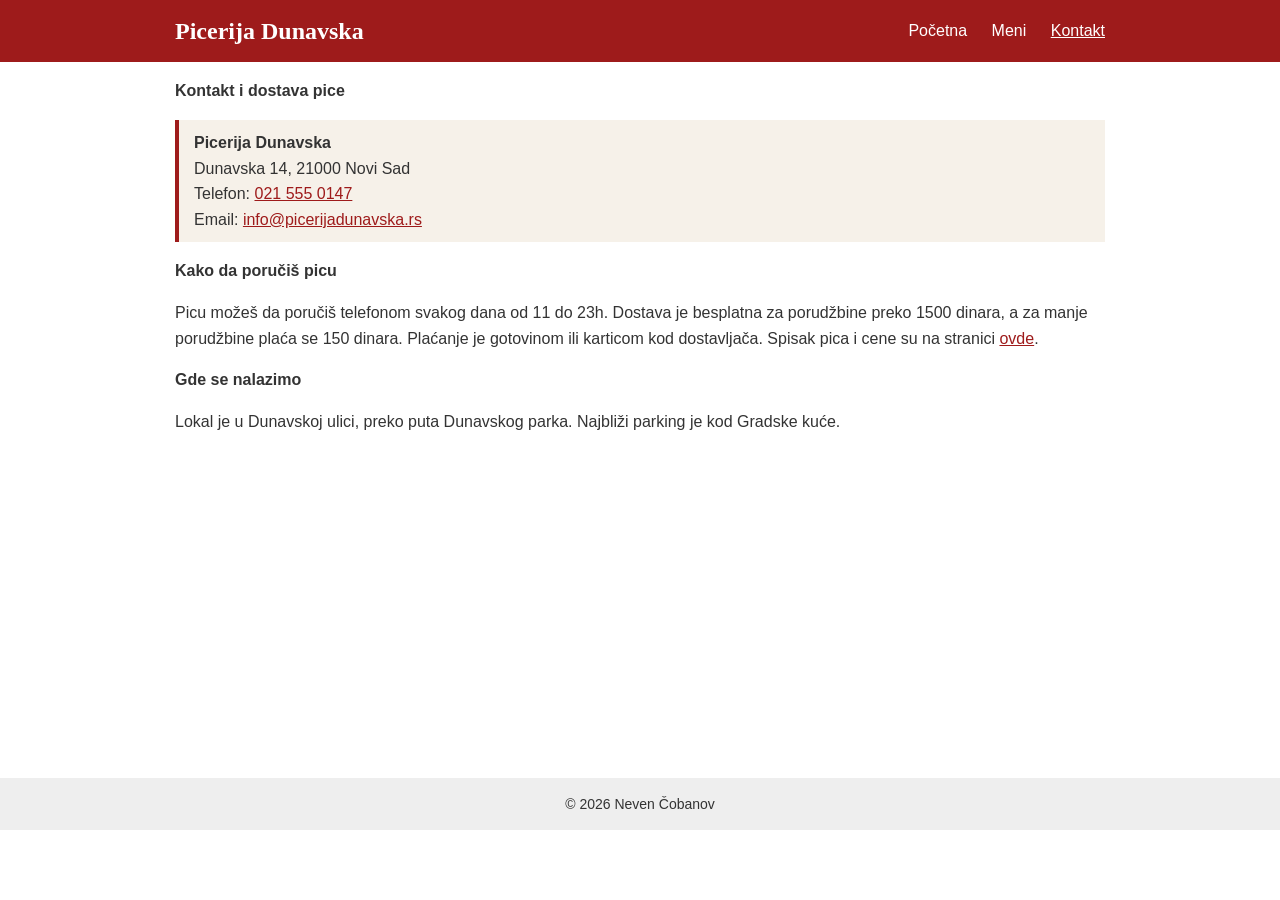
==== kontakt.html @ f1d3a4bd "Prva verzija sajta picerije" ====
<!DOCTYPE html>
<html lang="sr">
<head>
  <meta charset="UTF-8">
  <title>Picerija</title>
  <meta name="author" content="Neven Čobanov">
  <link rel="stylesheet" href="style.css">
</head>
<body>

<header>
  <div class="wrap">
    <a href="index.html" class="logo">Picerija Dunavska</a>
    <nav>
      <a href="index.html">Početna</a>
      <a href="meni.html">Meni</a>
      <a href="kontakt.html" class="aktivna">Kontakt</a>
    </nav>
  </div>
</header>

<main class="wrap">
  <p class="naslov"><b>Kontakt i dostava pice</b></p>

  <p class="info">
    <strong>Picerija Dunavska</strong><br>
    Dunavska 14, 21000 Novi Sad<br>
    Telefon: <a href="tel:+381215550147">021 555 0147</a><br>
    Email: <a href="mailto:info@picerijadunavska.rs">info@picerijadunavska.rs</a>
  </p>

  <p><b>Kako da poručiš picu</b></p>
  <p>Picu možeš da poručiš telefonom svakog dana od 11 do 23h. Dostava je besplatna za porudžbine preko 1500 dinara, a za manje porudžbine plaća se 150 dinara. Plaćanje je gotovinom ili karticom kod dostavljača. Spisak pica i cene su na stranici <a href="meni.html">ovde</a>.</p>

  <p><b>Gde se nalazimo</b></p>
  <p>Lokal je u Dunavskoj ulici, preko puta Dunavskog parka. Najbliži parking je kod Gradske kuće.</p>

  <iframe class="mapa" title="Mapa - Dunavska ulica, Novi Sad" src="https://maps.google.com/maps?q=Dunavska%2014%20Novi%20Sad&amp;z=16&amp;output=embed" loading="lazy"></iframe>
</main>

<footer>
  <p>&copy; 2026 Neven Čobanov</p>
</footer>

</body>
</html>
---- style.css ----
/* Picerija Dunavska - stil */

* {
  box-sizing: border-box;
}

body {
  margin: 0;
  font-family: Arial, Helvetica, sans-serif;
  font-size: 16px;
  line-height: 1.6;
  color: #333;
  background: #fff;
}

h1, h2 {
  font-family: Georgia, "Times New Roman", serif;
  color: #9e1b1b;
  line-height: 1.3;
}

h1 {
  font-size: 30px;
  margin-top: 10px;
}

h2 {
  font-size: 22px;
  margin-top: 30px;
}

a {
  color: #9e1b1b;
}

.wrap {
  max-width: 960px;
  margin: 0 auto;
  padding: 0 15px;
}

/* zaglavlje i meni */
header {
  background: #9e1b1b;
  color: #fff;
}

header .wrap {
  display: flex;
  justify-content: space-between;
  align-items: center;
  padding-top: 12px;
  padding-bottom: 12px;
}

.logo {
  font-family: Georgia, serif;
  font-size: 24px;
  font-weight: bold;
  color: #fff;
  text-decoration: none;
}

nav a {
  color: #fff;
  text-decoration: none;
  margin-left: 20px;
}

nav a:hover,
nav a.aktivna {
  text-decoration: underline;
}

main {
  padding-bottom: 30px;
}

img {
  max-width: 100%;
  height: auto;
  display: block;
}

.slika {
  margin: 15px 0;
  border: 1px solid #ddd;
}

.info {
  background: #f6f1e9;
  border-left: 4px solid #9e1b1b;
  padding: 10px 15px;
}

/* tabela sa cenama */
table {
  width: 100%;
  border-collapse: collapse;
  margin-bottom: 20px;
}

th, td {
  text-align: left;
  padding: 8px;
  border-bottom: 1px solid #ddd;
}

th {
  background: #f6f1e9;
}

td.cena {
  white-space: nowrap;
}

.mapa {
  width: 100%;
  height: 320px;
  border: 0;
}

footer {
  background: #eee;
  text-align: center;
  padding: 15px;
  font-size: 14px;
}

footer p {
  margin: 0;
}
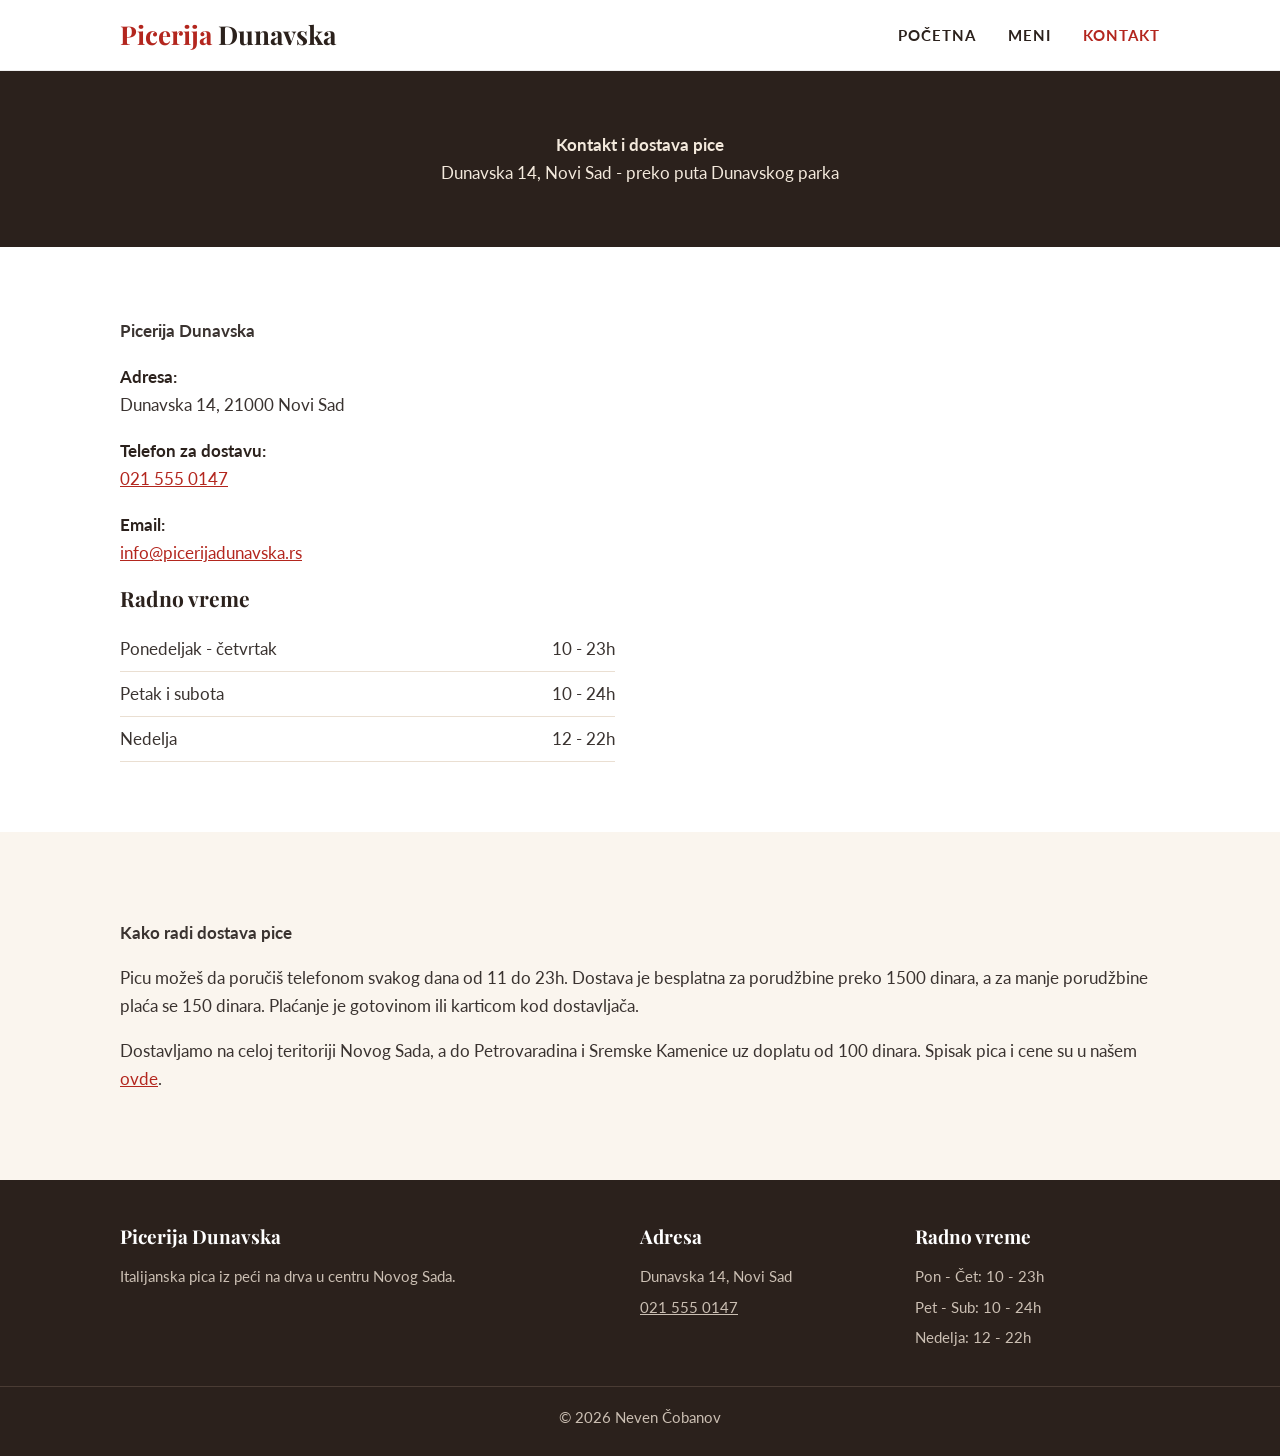
==== commit f63f2303: "Novi izgled sajta" ====
--- a/kontakt.html
+++ b/kontakt.html
@@ -4,13 +4,16 @@
   <meta charset="UTF-8">
   <title>Picerija</title>
   <meta name="author" content="Neven Čobanov">
+  <link rel="preconnect" href="https://fonts.googleapis.com">
+  <link rel="preconnect" href="https://fonts.gstatic.com" crossorigin>
+  <link href="https://fonts.googleapis.com/css2?family=Lato:wght@400;700&amp;family=Playfair+Display:wght@700&amp;display=swap" rel="stylesheet">
   <link rel="stylesheet" href="style.css">
 </head>
 <body>
 
 <header>
   <div class="wrap">
-    <a href="index.html" class="logo">Picerija Dunavska</a>
+    <a href="index.html" class="logo">Picerija <span>Dunavska</span></a>
     <nav>
       <a href="index.html">Početna</a>
       <a href="meni.html">Meni</a>
@@ -19,27 +22,57 @@
   </div>
 </header>
 
-<main class="wrap">
+<div class="zaglavlje-strane">
   <p class="naslov"><b>Kontakt i dostava pice</b></p>
+  <p>Dunavska 14, Novi Sad - preko puta Dunavskog parka</p>
+</div>
 
-  <p class="info">
-    <strong>Picerija Dunavska</strong><br>
-    Dunavska 14, 21000 Novi Sad<br>
-    Telefon: <a href="tel:+381215550147">021 555 0147</a><br>
-    Email: <a href="mailto:info@picerijadunavska.rs">info@picerijadunavska.rs</a>
-  </p>
+<section>
+  <div class="wrap dve-kolone">
+    <div class="info">
+      <p><b>Picerija Dunavska</b></p>
+      <p><strong>Adresa:</strong><br>Dunavska 14, 21000 Novi Sad</p>
+      <p><strong>Telefon za dostavu:</strong><br><a href="tel:+381215550147">021 555 0147</a></p>
+      <p><strong>Email:</strong><br><a href="mailto:info@picerijadunavska.rs">info@picerijadunavska.rs</a></p>
 
-  <p><b>Kako da poručiš picu</b></p>
-  <p>Picu možeš da poručiš telefonom svakog dana od 11 do 23h. Dostava je besplatna za porudžbine preko 1500 dinara, a za manje porudžbine plaća se 150 dinara. Plaćanje je gotovinom ili karticom kod dostavljača. Spisak pica i cene su na stranici <a href="meni.html">ovde</a>.</p>
+      <h3>Radno vreme</h3>
+      <ul class="radno-vreme">
+        <li><span>Ponedeljak - četvrtak</span> <span>10 - 23h</span></li>
+        <li><span>Petak i subota</span> <span>10 - 24h</span></li>
+        <li><span>Nedelja</span> <span>12 - 22h</span></li>
+      </ul>
+    </div>
+    <iframe class="mapa" title="Mapa - Dunavska ulica, Novi Sad" src="https://maps.google.com/maps?q=Dunavska%2014%20Novi%20Sad&amp;z=16&amp;output=embed" loading="lazy"></iframe>
+  </div>
+</section>
 
-  <p><b>Gde se nalazimo</b></p>
-  <p>Lokal je u Dunavskoj ulici, preko puta Dunavskog parka. Najbliži parking je kod Gradske kuće.</p>
-
-  <iframe class="mapa" title="Mapa - Dunavska ulica, Novi Sad" src="https://maps.google.com/maps?q=Dunavska%2014%20Novi%20Sad&amp;z=16&amp;output=embed" loading="lazy"></iframe>
-</main>
+<section class="krem">
+  <div class="wrap">
+    <p><b>Kako radi dostava pice</b></p>
+    <p>Picu možeš da poručiš telefonom svakog dana od 11 do 23h. Dostava je besplatna za porudžbine preko 1500 dinara, a za manje porudžbine plaća se 150 dinara. Plaćanje je gotovinom ili karticom kod dostavljača.</p>
+    <p>Dostavljamo na celoj teritoriji Novog Sada, a do Petrovaradina i Sremske Kamenice uz doplatu od 100 dinara. Spisak pica i cene su u našem <a href="meni.html">ovde</a>.</p>
+  </div>
+</section>
 
 <footer>
-  <p>&copy; 2026 Neven Čobanov</p>
+  <div class="wrap">
+    <div>
+      <h3>Picerija Dunavska</h3>
+      <p>Italijanska pica iz peći na drva u centru Novog Sada.</p>
+    </div>
+    <div>
+      <h3>Adresa</h3>
+      <p>Dunavska 14, Novi Sad</p>
+      <p><a href="tel:+381215550147">021 555 0147</a></p>
+    </div>
+    <div>
+      <h3>Radno vreme</h3>
+      <p>Pon - Čet: 10 - 23h</p>
+      <p>Pet - Sub: 10 - 24h</p>
+      <p>Nedelja: 12 - 22h</p>
+    </div>
+  </div>
+  <p class="copy">&copy; 2026 Neven Čobanov</p>
 </footer>
 
 </body>
--- a/style.css
+++ b/style.css
@@ -1,4 +1,4 @@
-/* Picerija Dunavska - stil */
+/* Picerija Dunavska - glavni stil */
 
 * {
   box-sizing: border-box;
@@ -6,128 +6,323 @@
 
 body {
   margin: 0;
-  font-family: Arial, Helvetica, sans-serif;
-  font-size: 16px;
-  line-height: 1.6;
-  color: #333;
+  font-family: "Lato", Arial, sans-serif;
+  font-size: 17px;
+  line-height: 1.65;
+  color: #3a3330;
   background: #fff;
 }
 
-h1, h2 {
-  font-family: Georgia, "Times New Roman", serif;
-  color: #9e1b1b;
-  line-height: 1.3;
-}
-
-h1 {
-  font-size: 30px;
-  margin-top: 10px;
+h1, h2, h3 {
+  font-family: "Playfair Display", Georgia, serif;
+  color: #2b211c;
+  line-height: 1.25;
+  margin: 0 0 15px;
 }
 
 h2 {
-  font-size: 22px;
-  margin-top: 30px;
+  font-size: 32px;
+}
+
+h3 {
+  font-size: 21px;
 }
 
 a {
-  color: #9e1b1b;
+  color: #b3261e;
+}
+
+img {
+  max-width: 100%;
+  height: auto;
+  display: block;
 }
 
 .wrap {
-  max-width: 960px;
+  max-width: 1080px;
   margin: 0 auto;
-  padding: 0 15px;
-}
-
-/* zaglavlje i meni */
+  padding: 0 20px;
+}
+
+/* ---------- header ---------- */
 header {
-  background: #9e1b1b;
-  color: #fff;
+  background: #fff;
+  border-bottom: 1px solid #eee;
+  position: sticky;
+  top: 0;
+  z-index: 10;
 }
 
 header .wrap {
   display: flex;
   justify-content: space-between;
   align-items: center;
-  padding-top: 12px;
-  padding-bottom: 12px;
+  height: 70px;
 }
 
 .logo {
-  font-family: Georgia, serif;
-  font-size: 24px;
-  font-weight: bold;
-  color: #fff;
+  font-family: "Playfair Display", Georgia, serif;
+  font-size: 26px;
+  font-weight: 700;
+  color: #b3261e;
   text-decoration: none;
 }
 
+.logo span {
+  color: #2b211c;
+}
+
 nav a {
-  color: #fff;
+  color: #2b211c;
   text-decoration: none;
-  margin-left: 20px;
+  margin-left: 28px;
+  font-weight: 700;
+  font-size: 15px;
+  text-transform: uppercase;
+  letter-spacing: 1px;
 }
 
 nav a:hover,
 nav a.aktivna {
-  text-decoration: underline;
-}
-
-main {
-  padding-bottom: 30px;
-}
-
-img {
-  max-width: 100%;
-  height: auto;
-  display: block;
-}
-
-.slika {
-  margin: 15px 0;
-  border: 1px solid #ddd;
-}
-
-.info {
-  background: #f6f1e9;
-  border-left: 4px solid #9e1b1b;
-  padding: 10px 15px;
-}
-
-/* tabela sa cenama */
-table {
+  color: #b3261e;
+}
+
+/* ---------- hero (pocetna) ---------- */
+.hero {
+  background: #2b211c url("slike/picerija-novi-sad.jpg") center / cover no-repeat;
+  position: relative;
+  color: #fff;
+  padding: 140px 0 130px;
+}
+
+.hero::before {
+  content: "";
+  position: absolute;
+  inset: 0;
+  background: rgba(20, 12, 8, 0.6);
+}
+
+.hero .wrap {
+  position: relative;
+}
+
+.hero h1 {
+  color: #fff;
+  font-size: 50px;
+  max-width: 650px;
+}
+
+.hero p {
+  font-size: 20px;
+  max-width: 560px;
+  margin: 0 0 30px;
+}
+
+.dugme {
+  display: inline-block;
+  background: #b3261e;
+  color: #fff;
+  text-decoration: none;
+  padding: 13px 30px;
+  border-radius: 3px;
+  font-weight: 700;
+}
+
+.dugme:hover {
+  background: #8f1d17;
+}
+
+.dugme.svetlo {
+  background: transparent;
+  border: 2px solid #fff;
+  margin-left: 10px;
+  padding: 11px 28px;
+}
+
+/* naslov na unutrasnjim stranicama */
+.zaglavlje-strane {
+  background: #2b211c;
+  color: #f3e9dc;
+  text-align: center;
+  padding: 60px 20px;
+}
+
+.zaglavlje-strane h1 {
+  color: #fff;
+  font-size: 42px;
+  margin-bottom: 5px;
+}
+
+.zaglavlje-strane p {
+  margin: 0;
+}
+
+/* ---------- sekcije ---------- */
+section {
+  padding: 70px 0;
+}
+
+.krem {
+  background: #faf5ee;
+}
+
+.centar {
+  text-align: center;
+}
+
+.podnaslov {
+  color: #b3261e;
+  font-weight: 700;
+  text-transform: uppercase;
+  letter-spacing: 2px;
+  font-size: 14px;
+  margin-bottom: 5px;
+}
+
+.dve-kolone {
+  display: grid;
+  grid-template-columns: 1fr 1fr;
+  gap: 50px;
+  align-items: center;
+}
+
+.dve-kolone.gore {
+  align-items: start;
+}
+
+.dve-kolone img {
+  border-radius: 4px;
   width: 100%;
-  border-collapse: collapse;
-  margin-bottom: 20px;
-}
-
-th, td {
+  max-height: 480px;
+  object-fit: cover;
+}
+
+.dve-kolone img.uska {
+  max-width: 380px;
+  justify-self: center;
+}
+
+.tri-kolone {
+  display: grid;
+  grid-template-columns: repeat(3, 1fr);
+  gap: 30px;
+  margin-top: 35px;
   text-align: left;
-  padding: 8px;
-  border-bottom: 1px solid #ddd;
-}
-
-th {
-  background: #f6f1e9;
-}
-
-td.cena {
+}
+
+.kartica {
+  background: #fff;
+  border-top: 4px solid #b3261e;
+  border-radius: 4px;
+  overflow: hidden;
+  box-shadow: 0 2px 8px rgba(0, 0, 0, 0.08);
+}
+
+.kartica img {
+  height: 210px;
+  width: 100%;
+  object-fit: cover;
+}
+
+.kartica div {
+  padding: 20px;
+}
+
+.kartica p {
+  margin: 0;
+}
+
+/* ---------- meni ---------- */
+.stavka {
+  display: flex;
+  justify-content: space-between;
+  border-bottom: 1px dashed #d8cbbb;
+  padding: 14px 0;
+}
+
+.stavka h3 {
+  margin: 0;
+  font-size: 20px;
+}
+
+.stavka p {
+  margin: 0;
+  font-size: 15px;
+  color: #7a6e66;
+}
+
+.cena {
+  font-weight: 700;
+  color: #b3261e;
   white-space: nowrap;
+  padding-left: 20px;
+}
+
+.napomena {
+  font-size: 15px;
+  color: #7a6e66;
+}
+
+/* ---------- kontakt ---------- */
+.info p {
+  margin: 0 0 18px;
+}
+
+.info strong {
+  color: #2b211c;
 }
 
 .mapa {
   width: 100%;
-  height: 320px;
+  height: 380px;
   border: 0;
-}
-
+  border-radius: 4px;
+}
+
+.radno-vreme {
+  list-style: none;
+  padding: 0;
+  margin: 0;
+}
+
+.radno-vreme li {
+  display: flex;
+  justify-content: space-between;
+  border-bottom: 1px solid #eadfd2;
+  padding: 8px 0;
+}
+
+/* ---------- footer ---------- */
 footer {
-  background: #eee;
+  background: #2b211c;
+  color: #cbbfb3;
+  padding: 45px 0 20px;
+  font-size: 15px;
+}
+
+footer .wrap {
+  display: grid;
+  grid-template-columns: 2fr 1fr 1fr;
+  gap: 30px;
+}
+
+footer h3 {
+  color: #fff;
+  font-size: 19px;
+}
+
+footer p {
+  margin: 0 0 6px;
+}
+
+footer a {
+  color: #cbbfb3;
+}
+
+.copy {
+  border-top: 1px solid #4a3c34;
+  margin-top: 30px;
+  padding-top: 18px;
   text-align: center;
-  padding: 15px;
-  font-size: 14px;
-}
-
-footer p {
-  margin: 0;
-}
-
+}
+
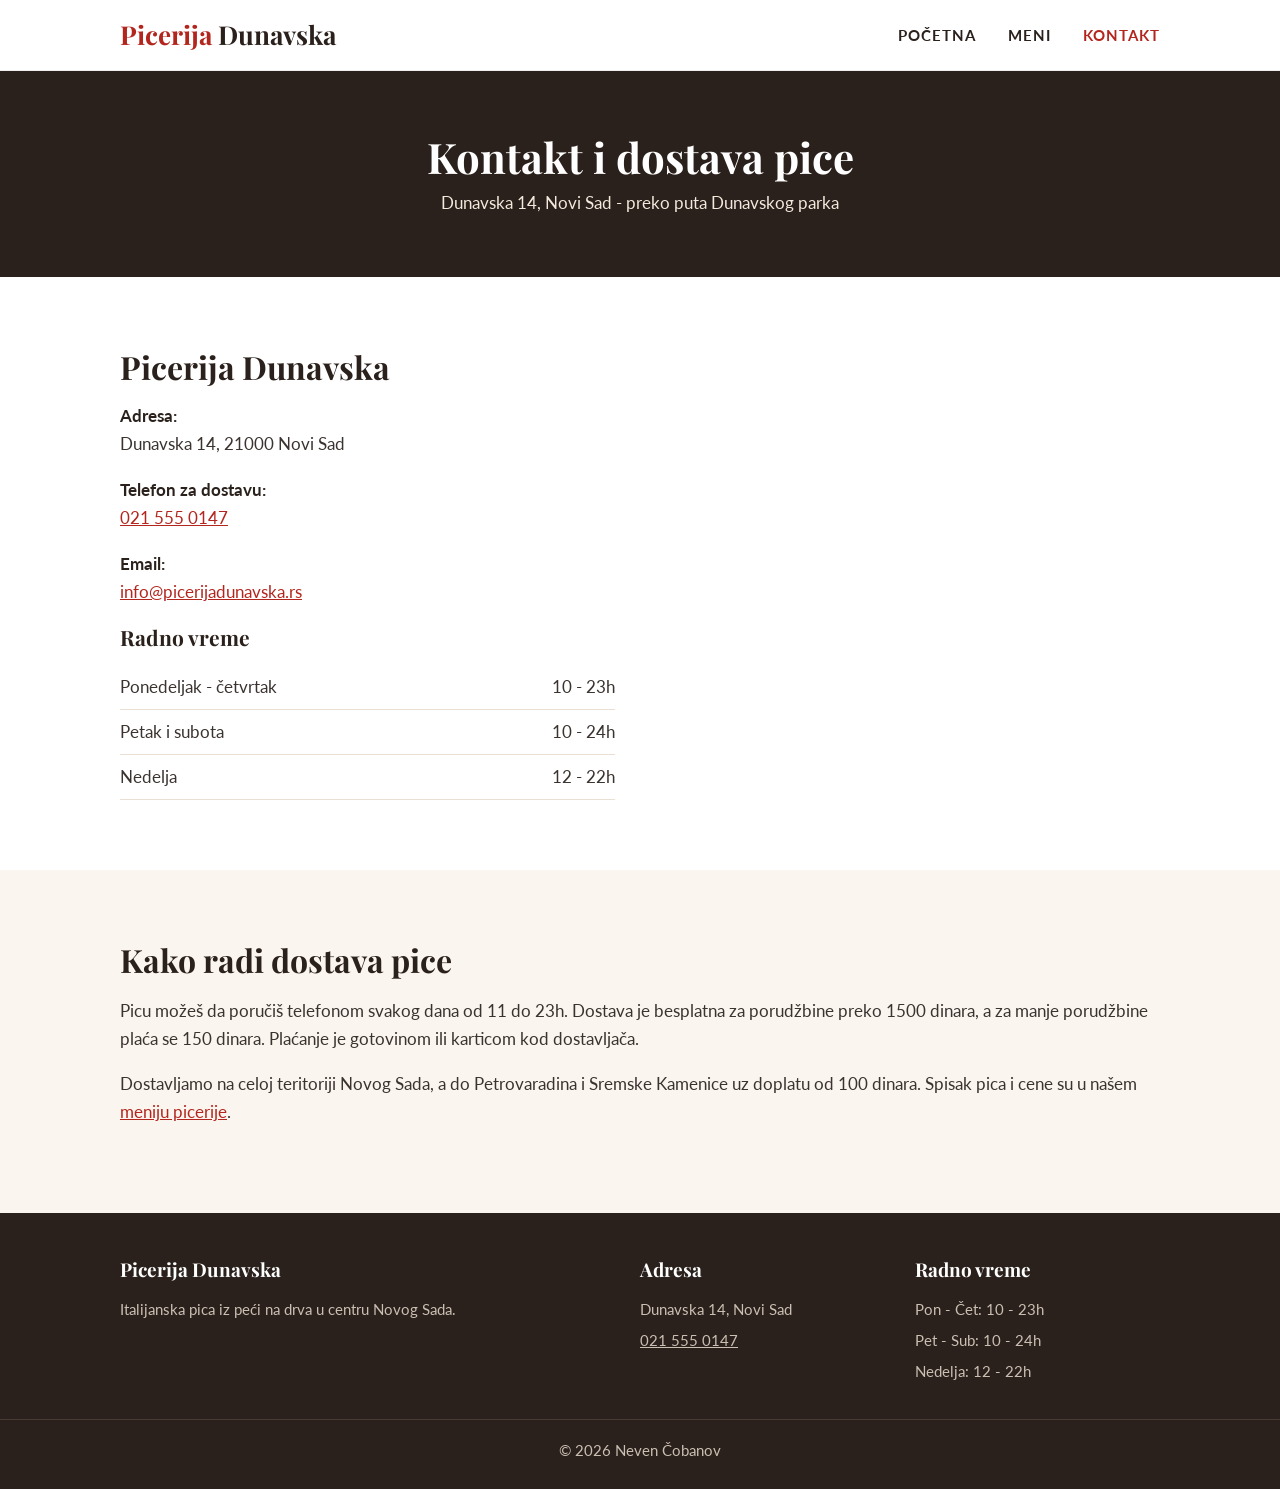
==== commit 894f2c23: "SEO optimizacija: kljucne reci, meta tagovi, OG, sitemap, robots, favicon, responsive" ====
--- a/kontakt.html
+++ b/kontakt.html
@@ -2,8 +2,21 @@
 <html lang="sr">
 <head>
   <meta charset="UTF-8">
-  <title>Picerija</title>
+  <meta name="viewport" content="width=device-width, initial-scale=1.0">
+  <title>Kontakt i dostava pice - Picerija Dunavska Novi Sad</title>
+  <meta name="description" content="Kontakt picerije Dunavska: adresa u centru Novog Sada, telefon za dostavu pice, radno vreme i mapa.">
+  <meta name="keywords" content="dostava pice Novi Sad, picerija centar Novi Sad, picerija Novi Sad kontakt, pica Novi Sad">
   <meta name="author" content="Neven Čobanov">
+
+  <meta property="og:title" content="Kontakt i dostava pice - Picerija Dunavska">
+  <meta property="og:description" content="Adresa, telefon i radno vreme picerije Dunavska u Novom Sadu.">
+  <meta property="og:type" content="website">
+  <meta property="og:url" content="https://nevenultrabot.github.io/NevenCobanovVD2026/kontakt.html">
+  <meta property="og:image" content="https://nevenultrabot.github.io/NevenCobanovVD2026/slike/picerija-dunavska-basta.jpg">
+  <meta property="og:locale" content="sr_RS">
+  <meta property="og:site_name" content="Picerija Dunavska">
+
+  <link rel="icon" href="favicon.ico">
   <link rel="preconnect" href="https://fonts.googleapis.com">
   <link rel="preconnect" href="https://fonts.gstatic.com" crossorigin>
   <link href="https://fonts.googleapis.com/css2?family=Lato:wght@400;700&amp;family=Playfair+Display:wght@700&amp;display=swap" rel="stylesheet">
@@ -23,14 +36,14 @@
 </header>
 
 <div class="zaglavlje-strane">
-  <p class="naslov"><b>Kontakt i dostava pice</b></p>
+  <h1>Kontakt i dostava pice</h1>
   <p>Dunavska 14, Novi Sad - preko puta Dunavskog parka</p>
 </div>
 
 <section>
   <div class="wrap dve-kolone">
     <div class="info">
-      <p><b>Picerija Dunavska</b></p>
+      <h2>Picerija Dunavska</h2>
       <p><strong>Adresa:</strong><br>Dunavska 14, 21000 Novi Sad</p>
       <p><strong>Telefon za dostavu:</strong><br><a href="tel:+381215550147">021 555 0147</a></p>
       <p><strong>Email:</strong><br><a href="mailto:info@picerijadunavska.rs">info@picerijadunavska.rs</a></p>
@@ -48,9 +61,9 @@
 
 <section class="krem">
   <div class="wrap">
-    <p><b>Kako radi dostava pice</b></p>
+    <h2>Kako radi dostava pice</h2>
     <p>Picu možeš da poručiš telefonom svakog dana od 11 do 23h. Dostava je besplatna za porudžbine preko 1500 dinara, a za manje porudžbine plaća se 150 dinara. Plaćanje je gotovinom ili karticom kod dostavljača.</p>
-    <p>Dostavljamo na celoj teritoriji Novog Sada, a do Petrovaradina i Sremske Kamenice uz doplatu od 100 dinara. Spisak pica i cene su u našem <a href="meni.html">ovde</a>.</p>
+    <p>Dostavljamo na celoj teritoriji Novog Sada, a do Petrovaradina i Sremske Kamenice uz doplatu od 100 dinara. Spisak pica i cene su u našem <a href="meni.html">meniju picerije</a>.</p>
   </div>
 </section>
 
--- a/style.css
+++ b/style.css
@@ -326,3 +326,56 @@
   text-align: center;
 }
 
+/* ---------- tablet i telefon ---------- */
+@media (max-width: 850px) {
+  .tri-kolone {
+    grid-template-columns: 1fr 1fr;
+  }
+
+  .hero h1 {
+    font-size: 40px;
+  }
+}
+
+@media (max-width: 650px) {
+  header .wrap {
+    flex-direction: column;
+    height: auto;
+    padding: 12px 20px;
+  }
+
+  nav {
+    margin-top: 6px;
+  }
+
+  nav a {
+    margin: 0 10px;
+  }
+
+  .hero {
+    padding: 80px 0;
+  }
+
+  .hero h1 {
+    font-size: 32px;
+  }
+
+  .dugme.svetlo {
+    margin: 12px 0 0;
+  }
+
+  h2 {
+    font-size: 26px;
+  }
+
+  section {
+    padding: 45px 0;
+  }
+
+  .dve-kolone,
+  .tri-kolone,
+  footer .wrap {
+    grid-template-columns: 1fr;
+    gap: 25px;
+  }
+}
